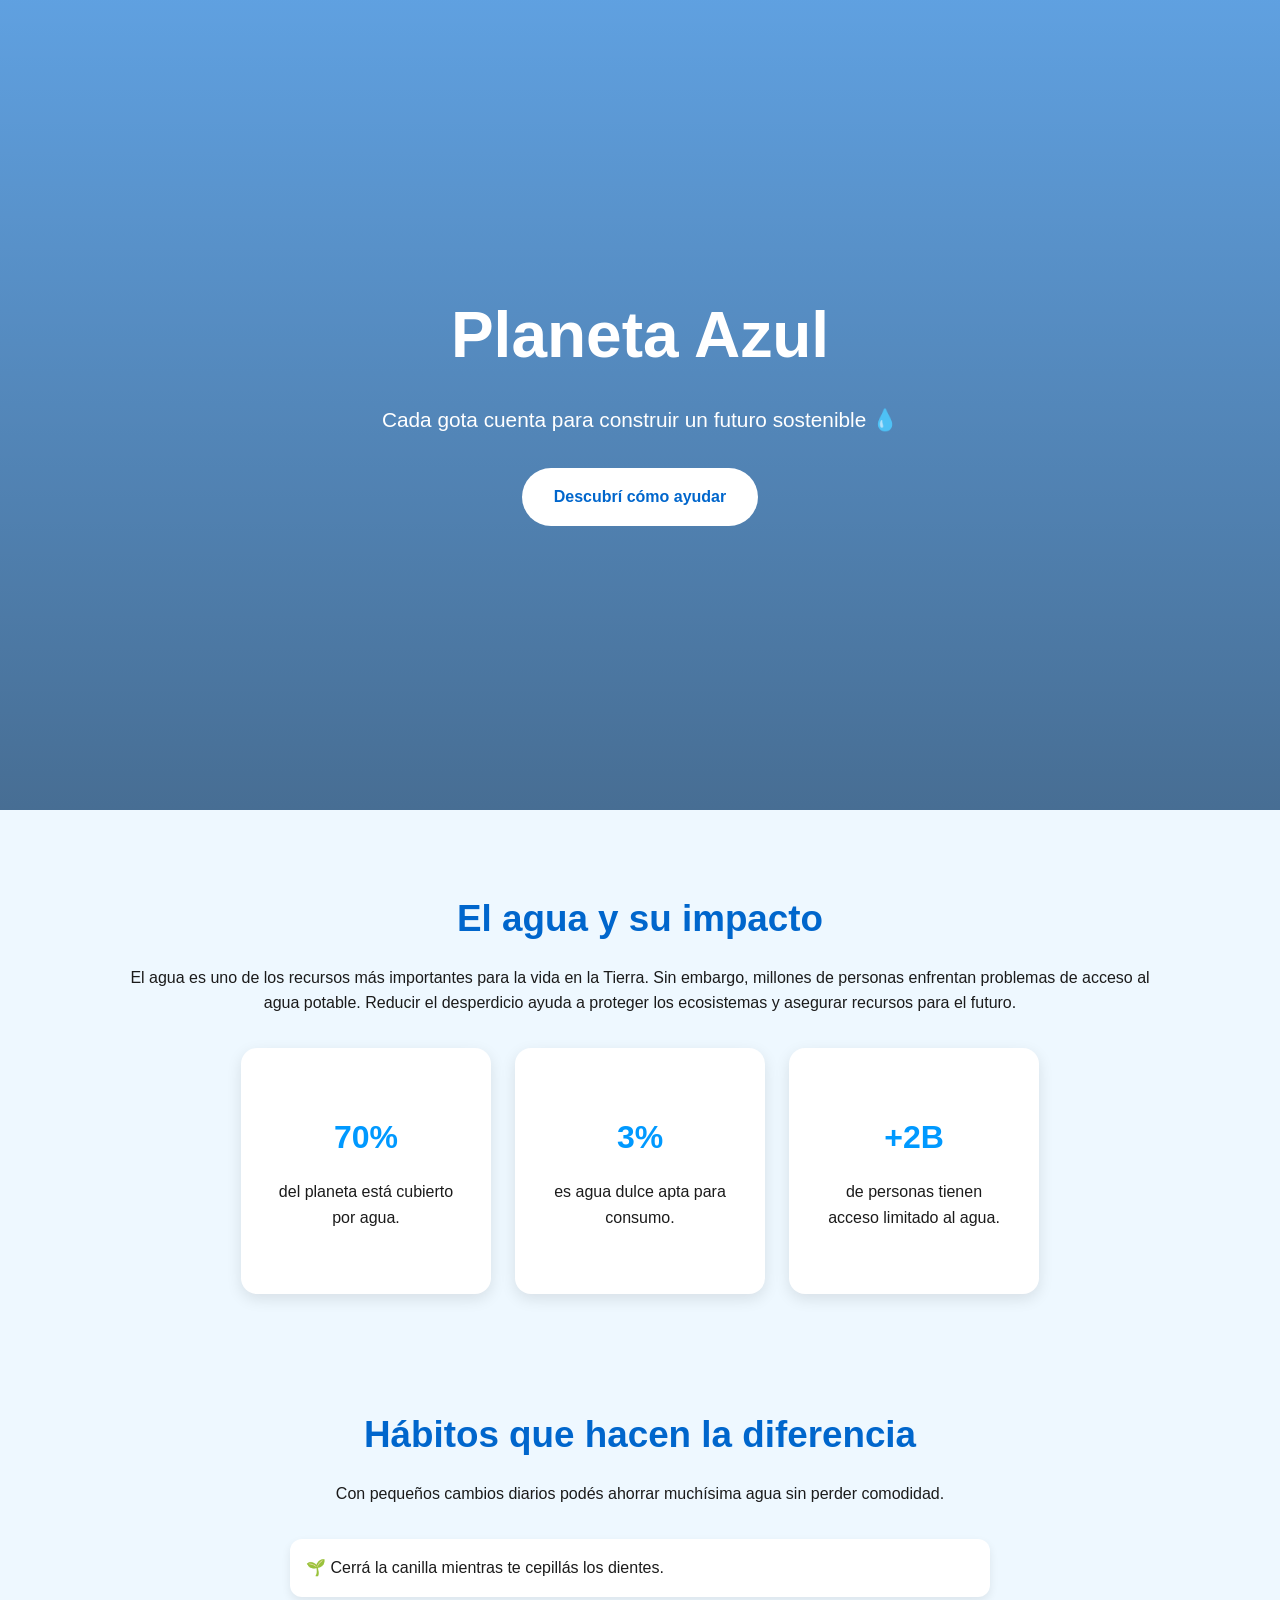
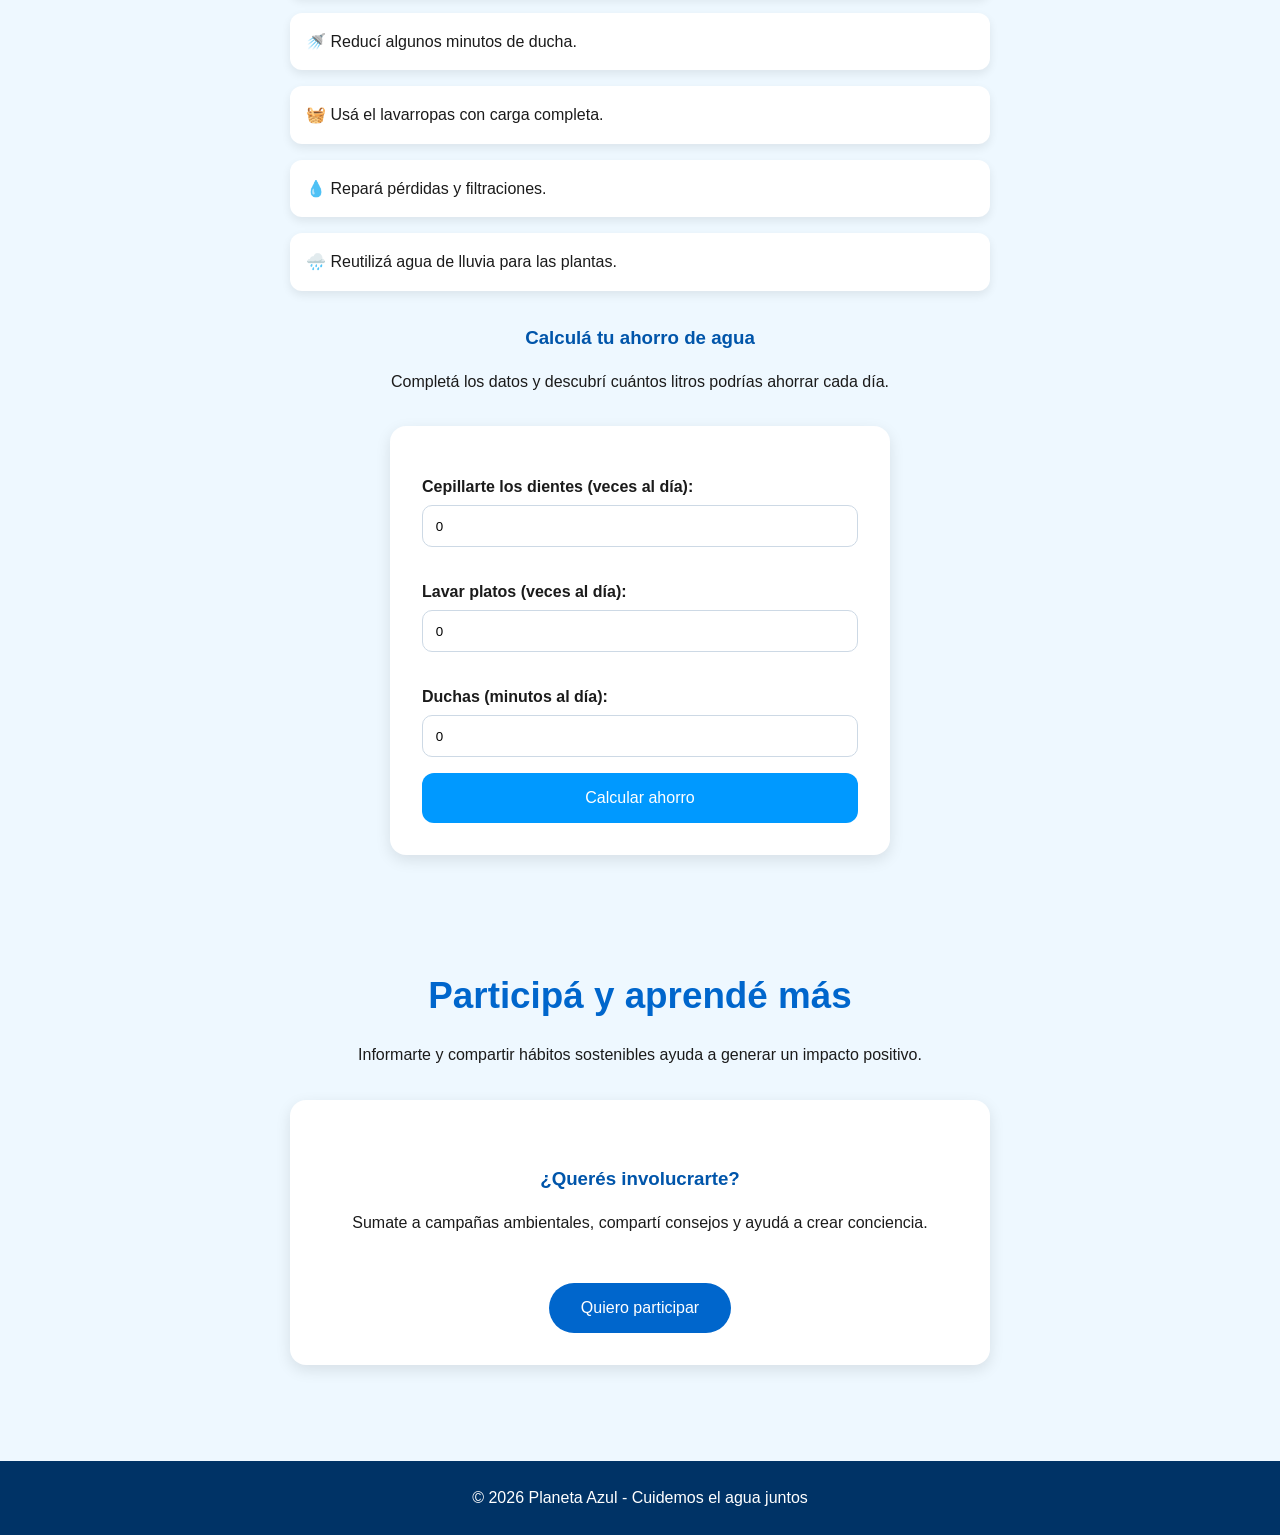
==== sitio-ejemplo/index.html @ 1a4a7071 "subo el sitio de ejemplo" ====
<!DOCTYPE html>
<html lang="es">

<head>
    <meta charset="UTF-8">
    <meta name="viewport" content="width=device-width, initial-scale=1.0">
    <title>Planeta Azul</title>
    <link rel="stylesheet" href="styles.css">
</head>

<body>

    <header class="hero">
        <div class="overlay">
            <h1>Planeta Azul</h1>
            <p>
                Cada gota cuenta para construir un futuro sostenible 💧
            </p>
            <a href="#consejos" class="hero-button">
                Descubrí cómo ayudar
            </a>
        </div>
    </header>


    <section id="importancia">
        <h2>El agua y su impacto</h2>
        <p>
            El agua es uno de los recursos más importantes para la vida en la Tierra.
            Sin embargo, millones de personas enfrentan problemas de acceso al agua potable.
            Reducir el desperdicio ayuda a proteger los ecosistemas y asegurar recursos para el futuro.
        </p>

        <div class="cards">
            <div class="card">
                <h3>70%</h3>
                <p>del planeta está cubierto por agua.</p>
            </div>
            <div class="card">
                <h3>3%</h3>
                <p>es agua dulce apta para consumo.</p>
            </div>
            <div class="card">
                <h3>+2B</h3>
                <p>de personas tienen acceso limitado al agua.</p>
            </div>
        </div>
    </section>


    <section id="consejos">
        <h2>Hábitos que hacen la diferencia</h2>
        <p>
            Con pequeños cambios diarios podés ahorrar muchísima agua sin perder comodidad.
        </p>

        <ul class="tips">
            <li>🌱 Cerrá la canilla mientras te cepillás los dientes.</li>
            <li>🚿 Reducí algunos minutos de ducha.</li>
            <li>🧺 Usá el lavarropas con carga completa.</li>
            <li>💧 Repará pérdidas y filtraciones.</li>
            <li>🌧️ Reutilizá agua de lluvia para las plantas.</li>
        </ul>


        <h3>Calculá tu ahorro de agua</h3>

        <p>
            Completá los datos y descubrí cuántos litros podrías ahorrar cada día.
        </p>


        <div class="calculadora">
            <label for="cepillar-dientes">
                Cepillarte los dientes (veces al día):
            </label>

            <input type="number" id="cepillar-dientes" min="0" value="0">

            <label for="lavar-platos">
                Lavar platos (veces al día):
            </label>

            <input type="number" id="lavar-platos" min="0" value="0">

            <label for="ducha">
                Duchas (minutos al día):
            </label>

            <input type="number" id="ducha" min="0" value="0">

            <button onclick="calcularAhorro()">
                Calcular ahorro
            </button>


            <p id="resultado" style="display: none;">
                Podrías ahorrar
                <span id="ahorro">0</span>
                litros de agua por día 💦
            </p>
        </div>
    </section>


    <section id="recursos">
        <h2>Participá y aprendé más</h2>
        <p>
            Informarte y compartir hábitos sostenibles ayuda a generar un impacto positivo.
        </p>

        <div class="resource-box">
            <h3>¿Querés involucrarte?</h3>
            <p>
                Sumate a campañas ambientales, compartí consejos y ayudá a crear conciencia.
            </p>
            <button class="campaign-button">
                Quiero participar
            </button>
        </div>
    </section>


    <footer>
        <p>
            © 2026 Planeta Azul - Cuidemos el agua juntos
        </p>
    </footer>

    <script src="script.js"></script>
</body>
</html>
---- sitio-ejemplo/styles.css ----
* {
    margin: 0;
    padding: 0;
    box-sizing: border-box;
}


body {
    font-family: Arial, sans-serif;
    background-color: #eef8ff;
    color: #1b1b1b;
    line-height: 1.6;
}


/* HERO */

.hero {
    height: 90vh;

    background:
        linear-gradient(
            rgba(0, 102, 204, 0.6),
            rgba(0, 51, 102, 0.7)
        ),
        url('https://images.unsplash.com/photo-1506744038136-46273834b3fb?q=80&w=1400&auto=format&fit=crop');

    background-size: cover;
    background-position: center;

    display: flex;
    justify-content: center;
    align-items: center;

    text-align: center;
    color: white;
}


.overlay {
    padding: 2rem;
}


.hero h1 {
    font-size: 4rem;
    margin-bottom: 1rem;
}


.hero p {
    font-size: 1.3rem;
    margin-bottom: 2rem;
}


.hero-button {
    display: inline-block;
    padding: 1rem 2rem;
    background-color: white;
    color: #0066cc;
    border-radius: 40px;
    text-decoration: none;
    font-weight: bold;
    transition: 0.3s;
}


.hero-button:hover {
    transform: scale(1.05);
}


/* SECCIONES */

section {
    max-width: 1100px;
    margin: 3rem auto;
    padding: 2rem;
}


section h2 {
    text-align: center;
    font-size: 2.3rem;
    margin-bottom: 1rem;
    color: #0066cc;
}


section h3 {
    text-align: center;
    margin-top: 2rem;
    margin-bottom: 1rem;
    color: #0055aa;
}


section p {
    text-align: center;
    margin-bottom: 2rem;
}


/* TARJETAS */

.cards {
    display: flex;
    gap: 1.5rem;
    flex-wrap: wrap;
    justify-content: center;
}


.card {
    background-color: white;
    width: 250px;
    padding: 2rem;
    border-radius: 16px;
    text-align: center;
    box-shadow: 0 5px 15px rgba(0,0,0,0.1);
}


.card h3 {
    font-size: 2rem;
    color: #0099ff;
    margin-bottom: 1rem;
}


/* LISTA */

.tips {
    max-width: 700px;
    margin: auto;
    margin-bottom: 2rem;
}


.tips li {
    background-color: white;
    margin-bottom: 1rem;
    padding: 1rem;
    border-radius: 12px;
    list-style: none;
    box-shadow: 0 4px 10px rgba(0,0,0,0.08);
}


/* CALCULADORA */

.calculadora {
    background-color: white;
    padding: 2rem;
    border-radius: 16px;
    max-width: 500px;
    margin: auto;
    box-shadow: 0 5px 15px rgba(0,0,0,0.1);
}


.calculadora label {
    display: block;
    margin-top: 1rem;
    margin-bottom: 0.3rem;
    font-weight: bold;
}


.calculadora input {
    width: 100%;
    padding: 0.8rem;
    border-radius: 10px;
    border: 1px solid #cdd9e5;
    margin-bottom: 1rem;
}


.calculadora button {
    width: 100%;
    padding: 1rem;
    border: none;
    border-radius: 12px;
    background-color: #0099ff;
    color: white;
    font-size: 1rem;
    cursor: pointer;
    transition: 0.3s;
}


.calculadora button:hover {
    background-color: #0077cc;
}


#resultado {
    margin-top: 1rem;
    text-align: center;
    font-weight: bold;
    color: #0066cc;
}


/* RECURSOS */

.resource-box {
    background-color: white;
    padding: 2rem;
    border-radius: 16px;
    text-align: center;
    max-width: 700px;
    margin: auto;
    box-shadow: 0 5px 15px rgba(0,0,0,0.1);
}


.campaign-button {
    margin-top: 1rem;
    padding: 1rem 2rem;
    border: none;
    border-radius: 40px;
    background-color: #0066cc;
    color: white;
    cursor: pointer;
    font-size: 1rem;
    transition: 0.3s;
}


.campaign-button:hover {
    background-color: #004c99;
    transform: scale(1.05);
}


/* FOOTER */

footer {
    background-color: #003366;
    color: white;
    text-align: center;
    padding: 1.5rem;
    margin-top: 4rem;
}


/* RESPONSIVE */

@media (max-width: 768px) {
    .hero h1 {
        font-size: 2.8rem;
    }

    .cards {
        flex-direction: column;
        align-items: center;
    }
}
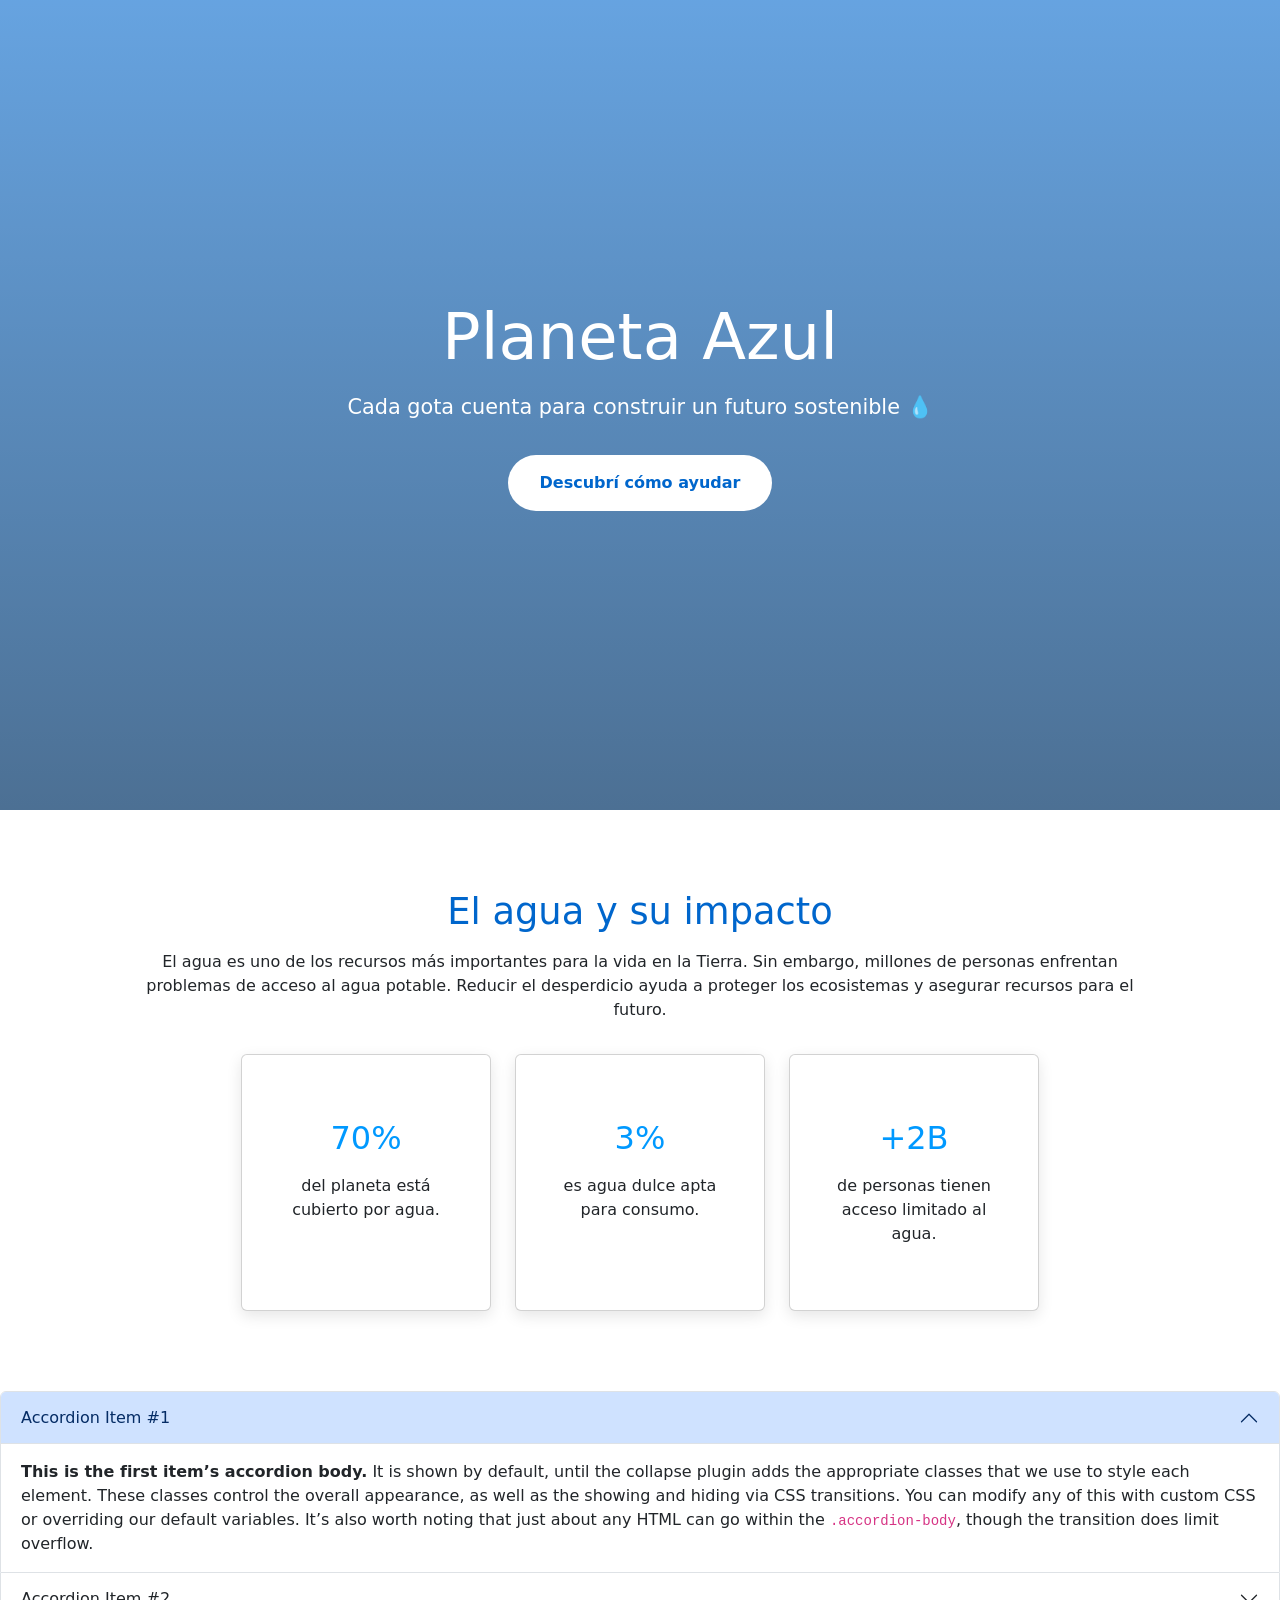
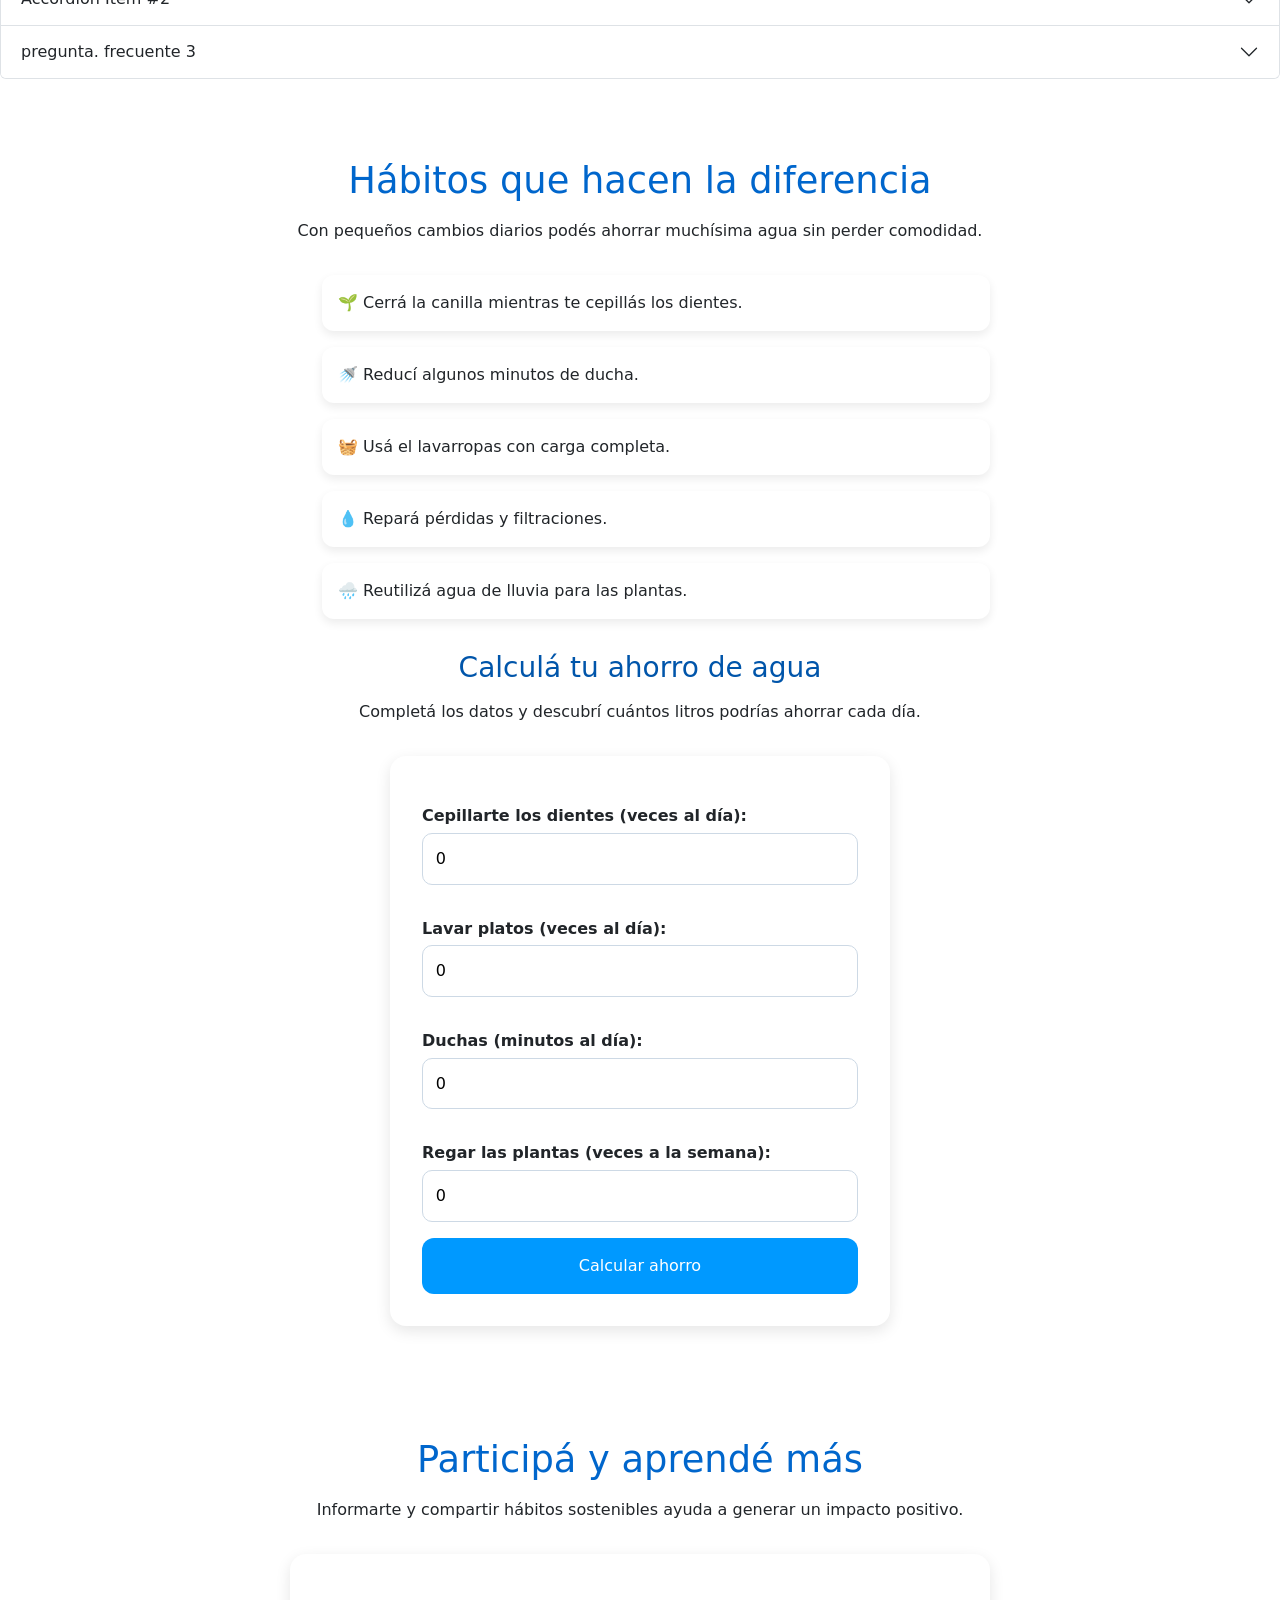
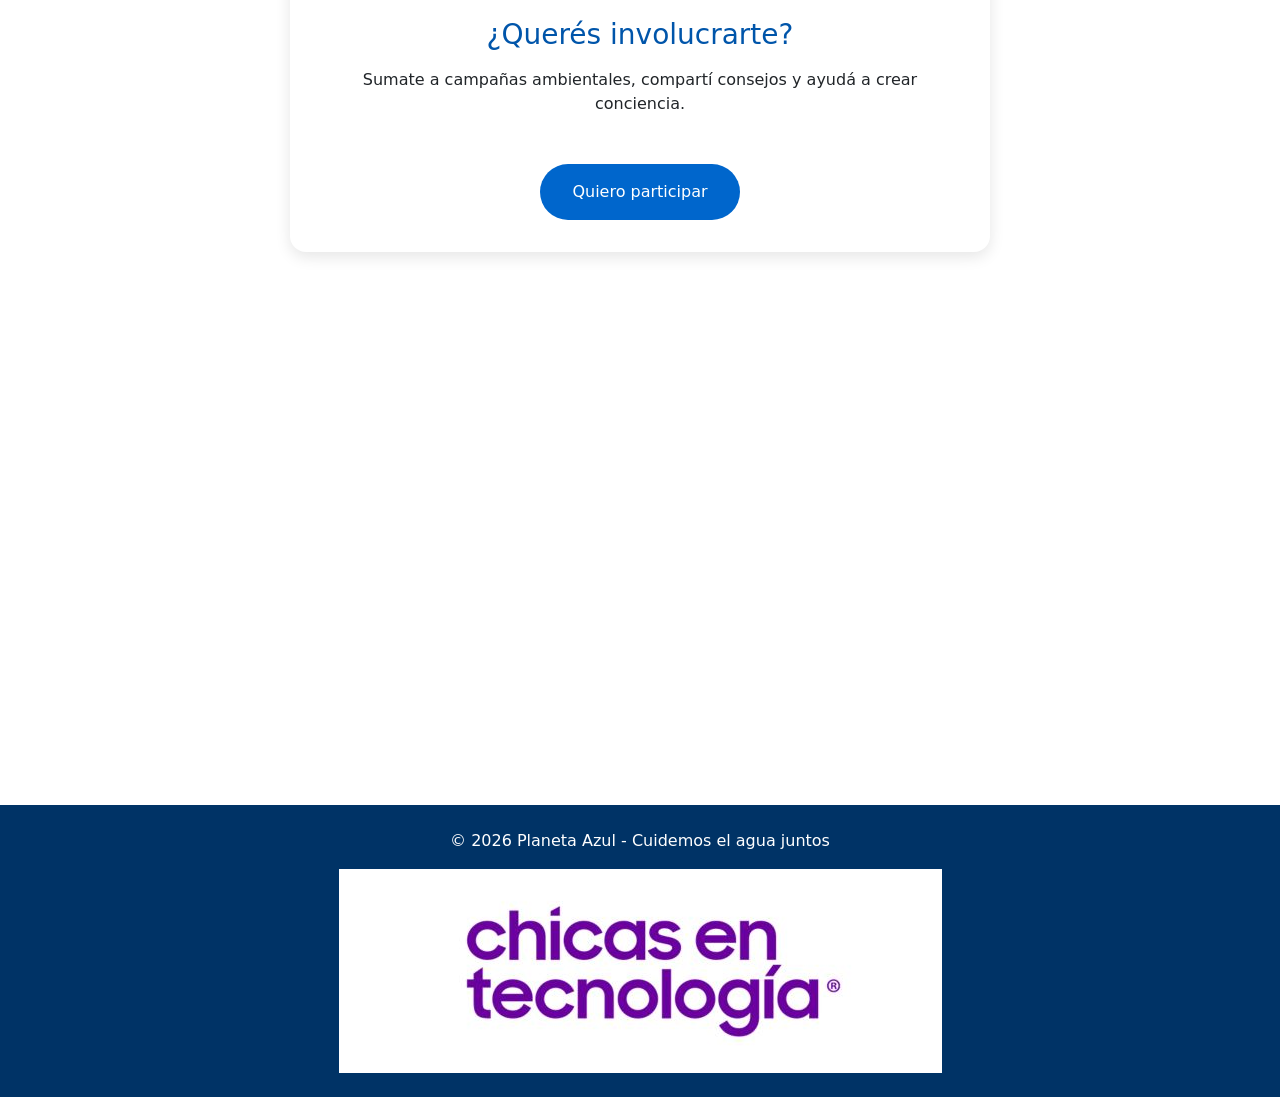
==== commit 7f6a0744: "agrego bootstrap con un aocrdeon, un elemento mas al calculo, un iframe y una imagen" ====
--- a/sitio-ejemplo/index.html
+++ b/sitio-ejemplo/index.html
@@ -6,6 +6,7 @@
     <meta name="viewport" content="width=device-width, initial-scale=1.0">
     <title>Planeta Azul</title>
     <link rel="stylesheet" href="styles.css">
+    <link href="https://cdn.jsdelivr.net/npm/bootstrap@5.3.8/dist/css/bootstrap.min.css" rel="stylesheet" integrity="sha384-sRIl4kxILFvY47J16cr9ZwB07vP4J8+LH7qKQnuqkuIAvNWLzeN8tE5YBujZqJLB" crossorigin="anonymous">
 </head>
 
 <body>
@@ -46,6 +47,45 @@
             </div>
         </div>
     </section>
+
+    <div class="accordion" id="accordionExample">
+  <div class="accordion-item">
+    <h2 class="accordion-header">
+      <button class="accordion-button" type="button" data-bs-toggle="collapse" data-bs-target="#collapseOne" aria-expanded="true" aria-controls="collapseOne">
+        Accordion Item #1
+      </button>
+    </h2>
+    <div id="collapseOne" class="accordion-collapse collapse show" data-bs-parent="#accordionExample">
+      <div class="accordion-body">
+        <strong>This is the first item’s accordion body.</strong> It is shown by default, until the collapse plugin adds the appropriate classes that we use to style each element. These classes control the overall appearance, as well as the showing and hiding via CSS transitions. You can modify any of this with custom CSS or overriding our default variables. It’s also worth noting that just about any HTML can go within the <code>.accordion-body</code>, though the transition does limit overflow.
+      </div>
+    </div>
+  </div>
+  <div class="accordion-item">
+    <h2 class="accordion-header">
+      <button class="accordion-button collapsed" type="button" data-bs-toggle="collapse" data-bs-target="#collapseTwo" aria-expanded="false" aria-controls="collapseTwo">
+        Accordion Item #2
+      </button>
+    </h2>
+    <div id="collapseTwo" class="accordion-collapse collapse" data-bs-parent="#accordionExample">
+      <div class="accordion-body">
+        <strong>This is the second item’s accordion body.</strong> It is hidden by default, until the collapse plugin adds the appropriate classes that we use to style each element. These classes control the overall appearance, as well as the showing and hiding via CSS transitions. You can modify any of this with custom CSS or overriding our default variables. It’s also worth noting that just about any HTML can go within the <code>.accordion-body</code>, though the transition does limit overflow.
+      </div>
+    </div>
+  </div>
+  <div class="accordion-item">
+    <h2 class="accordion-header">
+      <button class="accordion-button collapsed" type="button" data-bs-toggle="collapse" data-bs-target="#collapseThree" aria-expanded="false" aria-controls="collapseThree">
+        pregunta.  frecuente 3
+      </button>
+    </h2>
+    <div id="collapseThree" class="accordion-collapse collapse" data-bs-parent="#accordionExample">
+      <div class="accordion-body">
+        <strong>This is the third item’s accordion body.</strong> It is hidden by default, until the collapse plugin adds the appropriate classes that we use to style each element. These classes control the overall appearance, as well as the showing and hiding via CSS transitions. You can modify any of this with custom CSS or overriding our default variables. It’s also worth noting that just about any HTML can go within the <code>.accordion-body</code>, though the transition does limit overflow.
+      </div>
+    </div>
+  </div>
+</div>
 
 
     <section id="consejos">
@@ -89,6 +129,12 @@
 
             <input type="number" id="ducha" min="0" value="0">
 
+            <label for="regar-las-plantas">
+                Regar las plantas (veces a la semana):
+            </label>
+
+            <input type="number" id="regar-las-plantas" min="0" value="0">
+
             <button onclick="calcularAhorro()">
                 Calcular ahorro
             </button>
@@ -118,6 +164,10 @@
                 Quiero participar
             </button>
         </div>
+
+    
+        <iframe src="https://www.google.com/maps/embed?pb=!1m18!1m12!1m3!1d3284.5497554712!2d-58.45080548912392!3d-34.590257472846396!2m3!1f0!2f0!3f0!3m2!1i1024!2i768!4f13.1!3m3!1m2!1s0x95bcb513b5c3e79f%3A0xdfdbacf6d4e5908b!2sPlaza%20Galicia!5e0!3m2!1sen!2sar!4v1781822702449!5m2!1sen!2sar" width="600" height="450" style="border:0;" allowfullscreen="" loading="lazy" referrerpolicy="no-referrer-when-downgrade"></iframe>
+        
     </section>
 
 
@@ -125,8 +175,12 @@
         <p>
             © 2026 Planeta Azul - Cuidemos el agua juntos
         </p>
+        <img src="imagenes/logo-violeta-chicas-en-tec.jpg"
+         alt="Logo de Planeta Azul" 
+         class="footer-logo">
     </footer>
 
     <script src="script.js"></script>
+    <script src="https://cdn.jsdelivr.net/npm/bootstrap@5.3.8/dist/js/bootstrap.bundle.min.js" integrity="sha384-FKyoEForCGlyvwx9Hj09JcYn3nv7wiPVlz7YYwJrWVcXK/BmnVDxM+D2scQbITxI" crossorigin="anonymous"></script>
 </body>
 </html>
